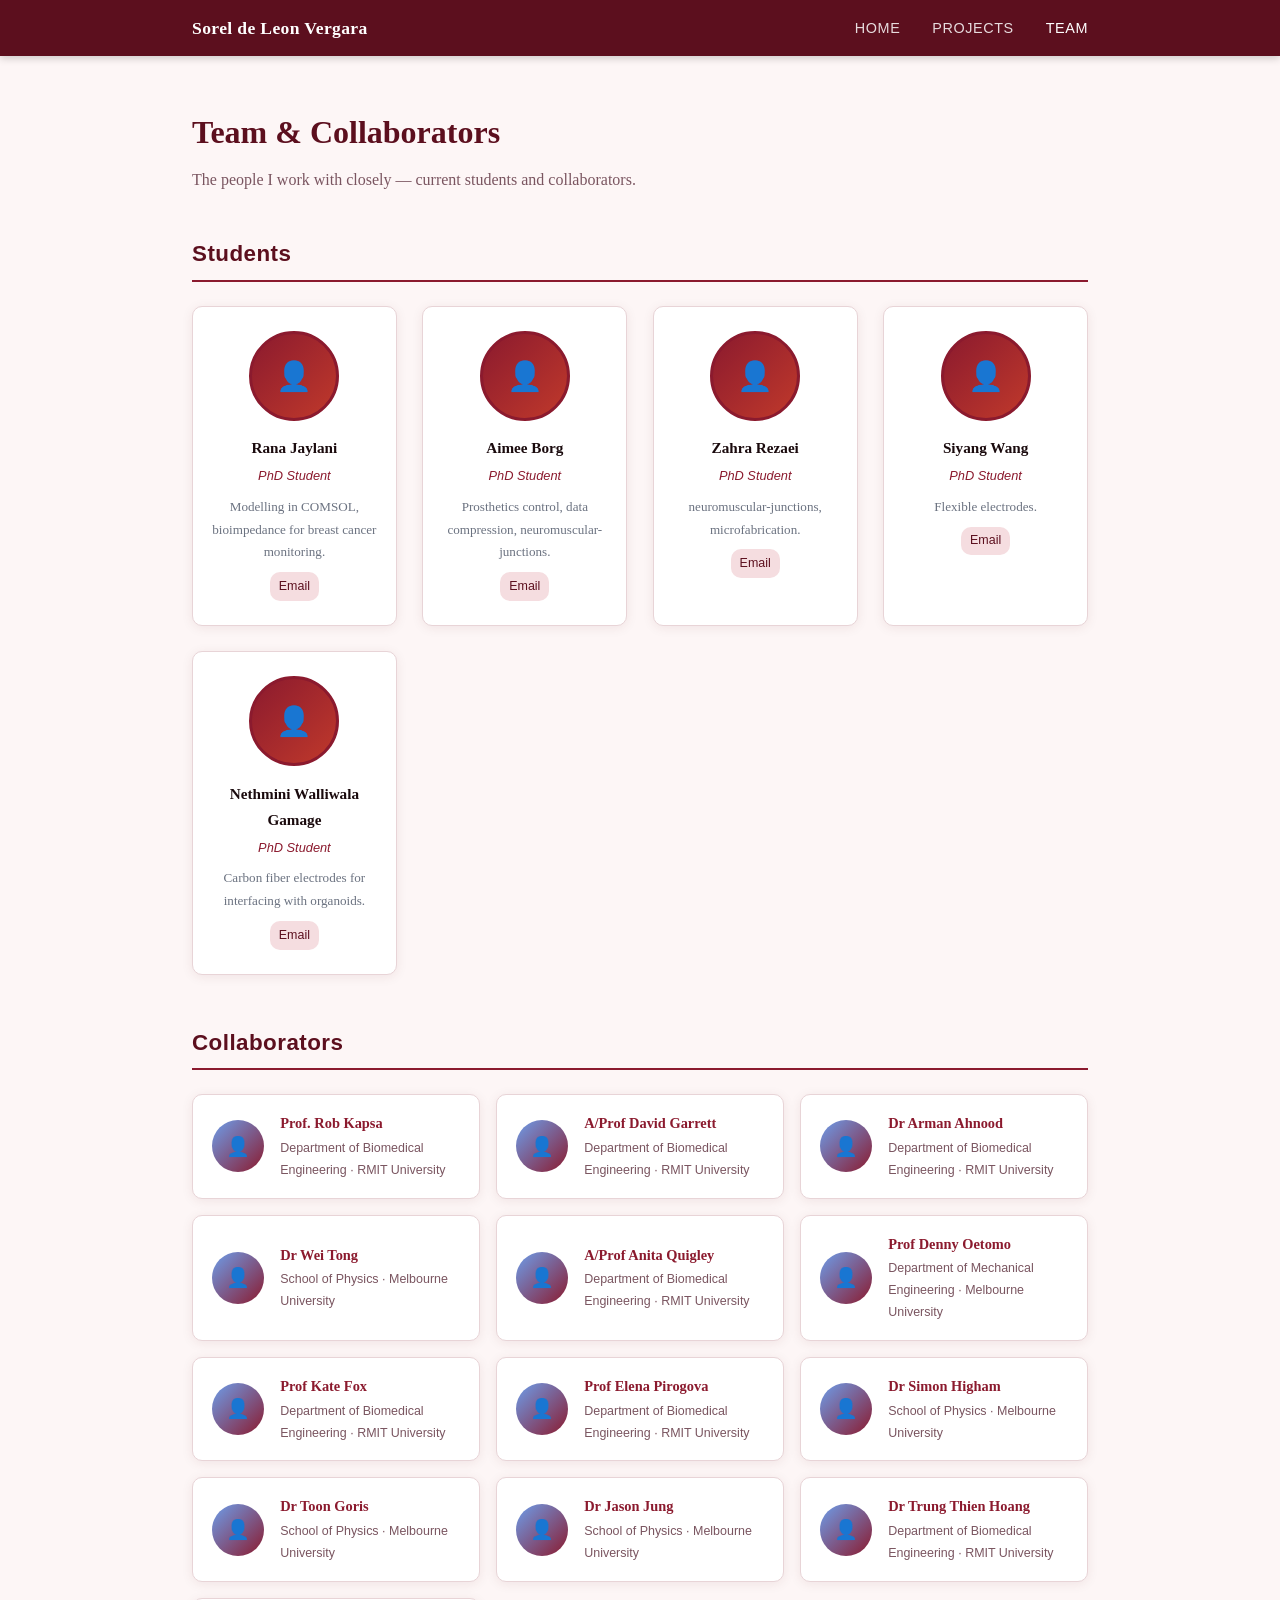
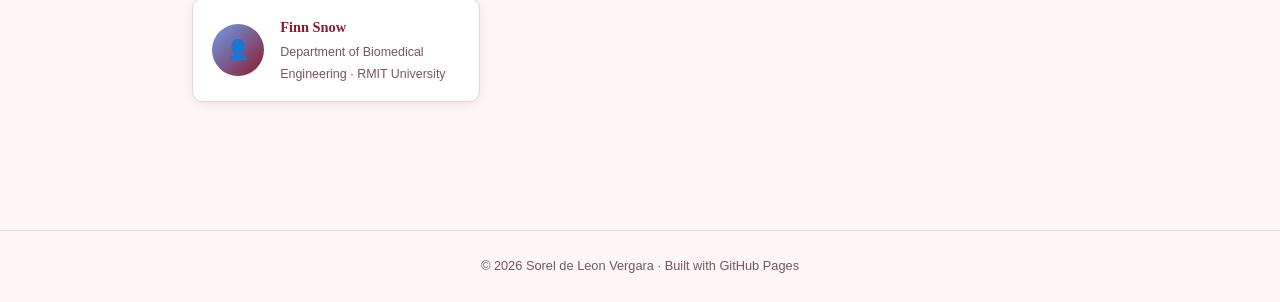
==== team.html @ 96f4b212 "Add custom domain soreldeleon.com and update all URLs - Add CNAME file for soreldeleon.com - Update " ====
<!DOCTYPE html>
<html lang="en">
<head>
  <meta charset="UTF-8" />
  <meta name="viewport" content="width=device-width, initial-scale=1.0" />
  <title>Team & Collaborators — Sorel de Leon Vergara</title>
  <meta name="description" content="Students and collaborators working with Sorel de Leon Vergara at RMIT University on neural interfaces, bioimpedance, and neuroprosthetics research." />
  <meta name="author" content="Sorel de Leon Vergara" />
  <meta property="og:title" content="Team & Collaborators — Sorel de Leon Vergara" />
  <meta property="og:url" content="https://soreldeleon.com/team.html" />
  <meta name="robots" content="index, follow" />
  <link rel="canonical" href="https://soreldeleon.com/team.html" />
  <link rel="stylesheet" href="css/style.css" />
</head>
<body>

<nav>
  <div class="nav-inner">
    <a href="index.html" class="nav-brand">Sorel de Leon Vergara</a>
    <ul>
      <li><a href="index.html">Home</a></li>
      <li>
        <a href="index.html#projects">Projects</a>
        <div class="dropdown">
          <a href="projects/carbon-fibers/carbon-fibres.html">Carbon Fibres for Brain-Machine Interfaces</a>
          <a href="projects/smart-bra/smart-bra.html">Smart-Bra: Impedance-Based Breast Cancer Monitoring</a>
          <a href="projects/enable-i/enable-i.html">Enable-i: EMG-Driven Prosthetics Control</a>
          <a href="projects/comsol-neurons/comsol-neurons.html">Simulating Neurons and Electrodes in COMSOL</a>
          <a href="projects/neuromuscular/neuromuscular-junctions.html">Neuromuscular Junctions In Vitro</a>
        </div>
      </li>
      <li><a href="team.html" class="active">Team</a></li>
    </ul>
  </div>
</nav>

<main>

  <div class="page-header">
    <h1>Team &amp; Collaborators</h1>
    <p>The people I work with closely — current students and collaborators.</p>
  </div>

  <!-- ── Current Members ── -->
  <section id="members">
    <h2>Students</h2>
    <div class="team-grid">

      <div class="member-card">
        <!--
          To add a photo, place it in images/ and replace the div with:
          <img class="avatar" src="images/member1.jpg" alt="Name" />
        -->
        <div class="avatar-placeholder">👤</div>
        <h3>Rana Jaylani</h3>
        <p class="role">PhD Student</p>
        <p style="font-size:.82rem; color:#6b7280;">Modelling in COMSOL, bioimpedance for breast cancer monitoring.</p>
        <div class="member-links">
          <a href="mailto:member@university.edu">Email</a>
          <!-- <a href="https://github.com/" target="_blank">GitHub</a> -->
        </div>
      </div>

      <div class="member-card">
        <div class="avatar-placeholder">👤</div>
        <h3>Aimee Borg</h3>
        <p class="role">PhD Student</p>
        <p style="font-size:.82rem; color:#6b7280;">Prosthetics control, data compression, neuromuscular-junctions.</p>
        <div class="member-links">
          <a href="mailto:member@university.edu">Email</a>
          <!-- <a href="https://github.com/" target="_blank">GitHub</a> -->
        </div>
      </div>

      <div class="member-card">
        <div class="avatar-placeholder">👤</div>
        <h3>Zahra Rezaei</h3>
        <p class="role">PhD Student</p>
        <p style="font-size:.82rem; color:#6b7280;">neuromuscular-junctions, microfabrication.</p>
        <div class="member-links">
          <a href="mailto:member@university.edu">Email</a>
        </div>
      </div>

      <div class="member-card">
        <div class="avatar-placeholder">👤</div>
        <h3>Siyang Wang</h3>
        <p class="role">PhD Student</p>
        <p style="font-size:.82rem; color:#6b7280;">Flexible electrodes.</p>
        <div class="member-links">
          <a href="mailto:member@university.edu">Email</a>
          <!-- <a href="https://github.com/" target="_blank">GitHub</a> -->
        </div>
      </div>

      <div class="member-card">
        <div class="avatar-placeholder">👤</div>
        <h3>Nethmini Walliwala Gamage</h3>
        <p class="role">PhD Student</p>
        <p style="font-size:.82rem; color:#6b7280;">Carbon fiber electrodes for interfacing with organoids.</p>
        <div class="member-links">
          <a href="mailto:member@university.edu">Email</a>
          <!-- <a href="https://github.com/" target="_blank">GitHub</a> -->
        </div>
      </div>

    </div>
  </section>


  <!-- ── Collaborators ── -->
  <section id="collaborators">
    <h2>Collaborators</h2>
    <div class="collaborator-list">

      <div class="collab-card">
        <div class="collab-avatar">👤</div>
        <div class="collab-info">
          <h4><a href="#" target="_blank">Prof. Rob Kapsa</a></h4>
          <p class="inst">Department of Biomedical Engineering · RMIT University</p>
        </div>
      </div>

      <div class="collab-card">
        <div class="collab-avatar">👤</div>
        <div class="collab-info">
          <h4><a href="#" target="_blank">A/Prof David Garrett</a></h4>
          <p class="inst">Department of Biomedical Engineering · RMIT University</p>
        </div>
      </div>

      <div class="collab-card">
        <div class="collab-avatar">👤</div>
        <div class="collab-info">
          <h4><a href="#" target="_blank">Dr Arman Ahnood</a></h4>
          <p class="inst">Department of Biomedical Engineering · RMIT University</p>
        </div>
      </div>

      <div class="collab-card">
        <div class="collab-avatar">👤</div>
        <div class="collab-info">
          <h4><a href="#" target="_blank">Dr Wei Tong</a></h4>
          <p class="inst">School of Physics · Melbourne University</p>
        </div>
      </div>

      <div class="collab-card">
        <div class="collab-avatar">👤</div>
        <div class="collab-info">
          <h4><a href="#" target="_blank">A/Prof Anita Quigley</a></h4>
          <p class="inst">Department of Biomedical Engineering · RMIT University</p>
        </div>
      </div>

      <div class="collab-card">
        <div class="collab-avatar">👤</div>
        <div class="collab-info">
          <h4><a href="#" target="_blank">Prof Denny Oetomo</a></h4>
          <p class="inst">Department of Mechanical Engineering · Melbourne University</p>
        </div>
      </div>

      <div class="collab-card">
        <div class="collab-avatar">👤</div>
        <div class="collab-info">
          <h4><a href="#" target="_blank">Prof Kate Fox</a></h4>
          <p class="inst">Department of Biomedical Engineering · RMIT University</p>
        </div>
      </div>

      <div class="collab-card">
        <div class="collab-avatar">👤</div>
        <div class="collab-info">
          <h4><a href="#" target="_blank">Prof Elena Pirogova</a></h4>
          <p class="inst">Department of Biomedical Engineering · RMIT University</p>
        </div>
      </div>

      <div class="collab-card">
        <div class="collab-avatar">👤</div>
        <div class="collab-info">
          <h4><a href="#" target="_blank">Dr Simon Higham</a></h4>
          <p class="inst">School of Physics · Melbourne University</p>
        </div>
      </div>

      <div class="collab-card">
        <div class="collab-avatar">👤</div>
        <div class="collab-info">
          <h4><a href="#" target="_blank">Dr Toon Goris</a></h4>
          <p class="inst">School of Physics · Melbourne University</p>
        </div>
      </div>

      <div class="collab-card">
        <div class="collab-avatar">👤</div>
        <div class="collab-info">
          <h4><a href="#" target="_blank">Dr Jason Jung</a></h4>
          <p class="inst">School of Physics · Melbourne University</p>
        </div>
      </div>

      <div class="collab-card">
        <div class="collab-avatar">👤</div>
        <div class="collab-info">
          <h4><a href="#" target="_blank">Dr Trung Thien Hoang</a></h4>
          <p class="inst">Department of Biomedical Engineering · RMIT University</p>
        </div>
      </div>

      <div class="collab-card">
        <div class="collab-avatar">👤</div>
        <div class="collab-info">
          <h4><a href="#" target="_blank">Finn Snow</a></h4>
          <p class="inst">Department of Biomedical Engineering · RMIT University</p>
        </div>
      </div>

    </div>
  </section>

</main>

<footer>
  <p>&copy; 2026 Sorel de Leon Vergara · Built with GitHub Pages</p>
</footer>

</body>
</html>
---- css/style.css ----
/* ── Reset & Base ─────────────────────────────────────────── */
*, *::before, *::after { box-sizing: border-box; margin: 0; padding: 0; }

:root {
  --bg:       #fdf6f6;
  --surface:  #ffffff;
  --accent:   #8b1a2e;
  --accent2:  #5c0f1e;
  --text:     #1a0a0d;
  --muted:    #7a5560;
  --border:   #e8d4d7;
  --radius:   10px;
  --shadow:   0 2px 12px rgba(92,15,30,.08);
}

body {
  font-family: 'Georgia', serif;
  background: var(--bg);
  color: var(--text);
  line-height: 1.75;
}

a { color: var(--accent); text-decoration: none; }
a:hover { text-decoration: underline; }

/* ── Nav ──────────────────────────────────────────────────── */
nav {
  background: var(--accent2);
  position: sticky;
  top: 0;
  z-index: 100;
  box-shadow: 0 2px 8px rgba(0,0,0,.2);
}

nav .nav-inner {
  max-width: 960px;
  margin: 0 auto;
  padding: 0 2rem;
  display: flex;
  align-items: center;
  justify-content: space-between;
  height: 56px;
}

nav .nav-brand {
  color: #fff;
  font-size: 1.1rem;
  font-weight: bold;
  letter-spacing: .02em;
}

nav ul {
  list-style: none;
  display: flex;
  gap: 2rem;
}

nav ul a {
  color: rgba(255,255,255,.85);
  font-family: 'Helvetica Neue', sans-serif;
  font-size: .9rem;
  letter-spacing: .04em;
  text-transform: uppercase;
  transition: color .2s;
}

nav ul a:hover,
nav ul a.active { color: #fff; text-decoration: none; }

/* ── Nav dropdown ─────────────────────────────────────────── */
nav ul li { position: relative; }

nav ul li .dropdown {
  display: none;
  position: absolute;
  top: 100%;
  left: 50%;
  transform: translateX(-50%);
  background: var(--accent2);
  min-width: 280px;
  border-radius: 0 0 var(--radius) var(--radius);
  box-shadow: 0 6px 20px rgba(0,0,0,.25);
  padding: .4rem 0;
  z-index: 200;
}

nav ul li:hover .dropdown { display: block; }

nav ul li .dropdown a {
  display: block;
  padding: .55rem 1.2rem;
  font-size: .85rem;
  color: rgba(255,255,255,.85);
  text-transform: none;
  letter-spacing: 0;
  white-space: nowrap;
}

nav ul li .dropdown a:hover {
  background: rgba(255,255,255,.1);
  color: #fff;
  text-decoration: none;
}

/* ── Page wrapper ─────────────────────────────────────────── */
main {
  max-width: 960px;
  margin: 0 auto;
  padding: 3rem 2rem 5rem;
}

/* ── Hero / Profile ───────────────────────────────────────── */
.hero {
  display: flex;
  gap: 3rem;
  align-items: flex-start;
  margin-bottom: 3.5rem;
}

.hero-photo {
  flex-shrink: 0;
}

.hero-photo img {
  width: 200px;
  height: 200px;
  border-radius: 50%;
  object-fit: cover;
  border: 4px solid var(--accent);
  box-shadow: var(--shadow);
}

.hero-photo .photo-placeholder {
  width: 200px;
  height: 200px;
  border-radius: 50%;
  background: linear-gradient(135deg, var(--accent), var(--accent2));
  display: flex;
  align-items: center;
  justify-content: center;
  color: #fff;
  font-size: 4rem;
  border: 4px solid var(--accent);
  box-shadow: var(--shadow);
}

.hero-info h1 {
  font-size: 2rem;
  color: var(--accent2);
  margin-bottom: .25rem;
}

.hero-info .title {
  font-family: 'Helvetica Neue', sans-serif;
  color: var(--muted);
  font-size: 1rem;
  margin-bottom: .75rem;
  font-style: italic;
}

.hero-info .affiliation {
  font-family: 'Helvetica Neue', sans-serif;
  font-size: .95rem;
  color: var(--muted);
  margin-bottom: 1.25rem;
}

.hero-info .bio {
  font-size: 1rem;
  margin-bottom: 1.25rem;
}

.links {
  display: flex;
  flex-wrap: wrap;
  gap: .6rem;
}

.links a {
  display: inline-flex;
  align-items: center;
  gap: .3rem;
  background: var(--accent);
  color: #fff;
  padding: .35rem .9rem;
  border-radius: 20px;
  font-family: 'Helvetica Neue', sans-serif;
  font-size: .82rem;
  transition: background .2s;
}

.links a:hover { background: var(--accent2); text-decoration: none; }

/* ── Section headings ─────────────────────────────────────── */
section h2 {
  font-size: 1.4rem;
  color: var(--accent2);
  border-bottom: 2px solid var(--accent);
  padding-bottom: .4rem;
  margin-bottom: 1.5rem;
  font-family: 'Helvetica Neue', sans-serif;
  letter-spacing: .02em;
}

section { margin-bottom: 3rem; }

/* ── Project cards ────────────────────────────────────────── */
.projects-grid {
  display: grid;
  grid-template-columns: repeat(auto-fill, minmax(280px, 1fr));
  gap: 1.4rem;
}

.project-card {
  background: var(--surface);
  border: 1px solid var(--border);
  border-radius: var(--radius);
  padding: 1.4rem;
  box-shadow: var(--shadow);
  transition: transform .2s, box-shadow .2s;
}

.project-card:hover {
  transform: translateY(-3px);
  box-shadow: 0 6px 20px rgba(0,0,0,.12);
}

.project-card h3 {
  font-size: 1rem;
  color: var(--accent2);
  margin-bottom: .5rem;
}

.project-card p {
  font-size: .9rem;
  color: var(--muted);
  margin-bottom: .9rem;
}

.tag {
  display: inline-block;
  background: #f5dde0;
  color: var(--accent2);
  font-size: .75rem;
  font-family: 'Helvetica Neue', sans-serif;
  padding: .2rem .55rem;
  border-radius: 12px;
  margin: .15rem .1rem;
}

.project-link {
  display: inline-block;
  margin-top: .6rem;
  font-size: .85rem;
  font-family: 'Helvetica Neue', sans-serif;
}

/* ── Team page ────────────────────────────────────────────── */
.page-header {
  margin-bottom: 2.5rem;
}

.page-header h1 {
  font-size: 2rem;
  color: var(--accent2);
  margin-bottom: .4rem;
}

.page-header p {
  color: var(--muted);
  font-size: 1rem;
}

.team-grid {
  display: grid;
  grid-template-columns: repeat(auto-fill, minmax(200px, 1fr));
  gap: 1.6rem;
  margin-bottom: 1.5rem;
}

.member-card {
  background: var(--surface);
  border: 1px solid var(--border);
  border-radius: var(--radius);
  padding: 1.5rem 1.2rem;
  text-align: center;
  box-shadow: var(--shadow);
  transition: transform .2s, box-shadow .2s;
}

.member-card:hover {
  transform: translateY(-3px);
  box-shadow: 0 6px 20px rgba(0,0,0,.12);
}

.member-card .avatar {
  width: 90px;
  height: 90px;
  border-radius: 50%;
  object-fit: cover;
  border: 3px solid var(--accent);
  margin: 0 auto .9rem;
  display: block;
}

.member-card .avatar-placeholder {
  width: 90px;
  height: 90px;
  border-radius: 50%;
  background: linear-gradient(135deg, var(--accent), #c0392b);
  display: flex;
  align-items: center;
  justify-content: center;
  color: #fff;
  font-size: 1.8rem;
  margin: 0 auto .9rem;
  border: 3px solid var(--accent);
}

.member-card h3 {
  font-size: .95rem;
  color: var(--text);
  margin-bottom: .2rem;
}

.member-card .role {
  font-size: .8rem;
  color: var(--accent);
  font-family: 'Helvetica Neue', sans-serif;
  font-style: italic;
  margin-bottom: .5rem;
}

.member-card .member-links {
  display: flex;
  justify-content: center;
  gap: .5rem;
  margin-top: .5rem;
}

.member-card .member-links a {
  font-size: .78rem;
  font-family: 'Helvetica Neue', sans-serif;
  background: #f5dde0;
  color: var(--accent2);
  padding: .2rem .55rem;
  border-radius: 10px;
}

.member-card .member-links a:hover {
  background: var(--accent);
  color: #fff;
  text-decoration: none;
}

.collaborator-list {
  display: grid;
  grid-template-columns: repeat(auto-fill, minmax(260px, 1fr));
  gap: 1rem;
}

.collab-card {
  background: var(--surface);
  border: 1px solid var(--border);
  border-radius: var(--radius);
  padding: 1rem 1.2rem;
  display: flex;
  align-items: center;
  gap: 1rem;
  box-shadow: var(--shadow);
}

.collab-card .collab-avatar {
  width: 52px;
  height: 52px;
  border-radius: 50%;
  background: linear-gradient(135deg, #6d9eeb, var(--accent));
  display: flex;
  align-items: center;
  justify-content: center;
  color: #fff;
  font-size: 1.2rem;
  flex-shrink: 0;
}

.collab-card .collab-info h4 {
  font-size: .9rem;
  color: var(--text);
  margin-bottom: .1rem;
}

.collab-card .collab-info .inst {
  font-size: .78rem;
  color: var(--muted);
  font-family: 'Helvetica Neue', sans-serif;
}

/* ── Project cards as links ───────────────────────────────── */
a.project-card {
  display: block;
  color: inherit;
  text-decoration: none;
  cursor: pointer;
}

a.project-card:hover { text-decoration: none; }
a.project-card h3 { transition: color .2s; }
a.project-card:hover h3 { color: var(--accent); }

/* ── Individual project pages ─────────────────────────────── */
.back-link {
  display: inline-block;
  margin-bottom: 1.8rem;
  font-family: 'Helvetica Neue', sans-serif;
  font-size: .88rem;
  color: var(--accent);
}

.back-link:hover { text-decoration: underline; }

.project-page-header {
  margin-bottom: 2.5rem;
}

.project-page-header h1 {
  font-size: 1.9rem;
  color: var(--accent2);
  margin-bottom: .75rem;
  line-height: 1.3;
}

.project-tags { margin-top: .5rem; }

.project-list {
  padding-left: 1.3rem;
  font-size: .97rem;
}

.project-list li { margin-bottom: .55rem; }

/* ── Project figures ──────────────────────────────────────── */
.project-figure {
  margin: 1.8rem 0;
  text-align: center;
}

.project-figure img {
  max-width: 100%;
  border-radius: var(--radius);
  box-shadow: var(--shadow);
  border: 1px solid var(--border);
}

.project-figure figcaption {
  margin-top: .7rem;
  font-size: .82rem;
  color: var(--muted);
  font-family: 'Helvetica Neue', sans-serif;
  font-style: italic;
  max-width: 680px;
  margin-left: auto;
  margin-right: auto;
}

/* ── Publications ─────────────────────────────────────────── */
.pub-list {
  padding-left: 1.4rem;
  display: flex;
  flex-direction: column;
  gap: .9rem;
}

.pub-list li {
  font-size: .93rem;
  line-height: 1.6;
  color: var(--text);
}

.pub-list li a {
  font-family: 'Helvetica Neue', sans-serif;
  font-size: .82rem;
  word-break: break-all;
}

/* ── Footer ───────────────────────────────────────────────── */
footer {
  text-align: center;
  padding: 1.5rem;
  font-family: 'Helvetica Neue', sans-serif;
  font-size: .8rem;
  color: var(--muted);
  border-top: 1px solid var(--border);
}

/* ── Responsive ───────────────────────────────────────────── */
@media (max-width: 640px) {
  .hero { flex-direction: column; align-items: center; text-align: center; }
  .links { justify-content: center; }
  .team-grid { grid-template-columns: repeat(2, 1fr); }
}
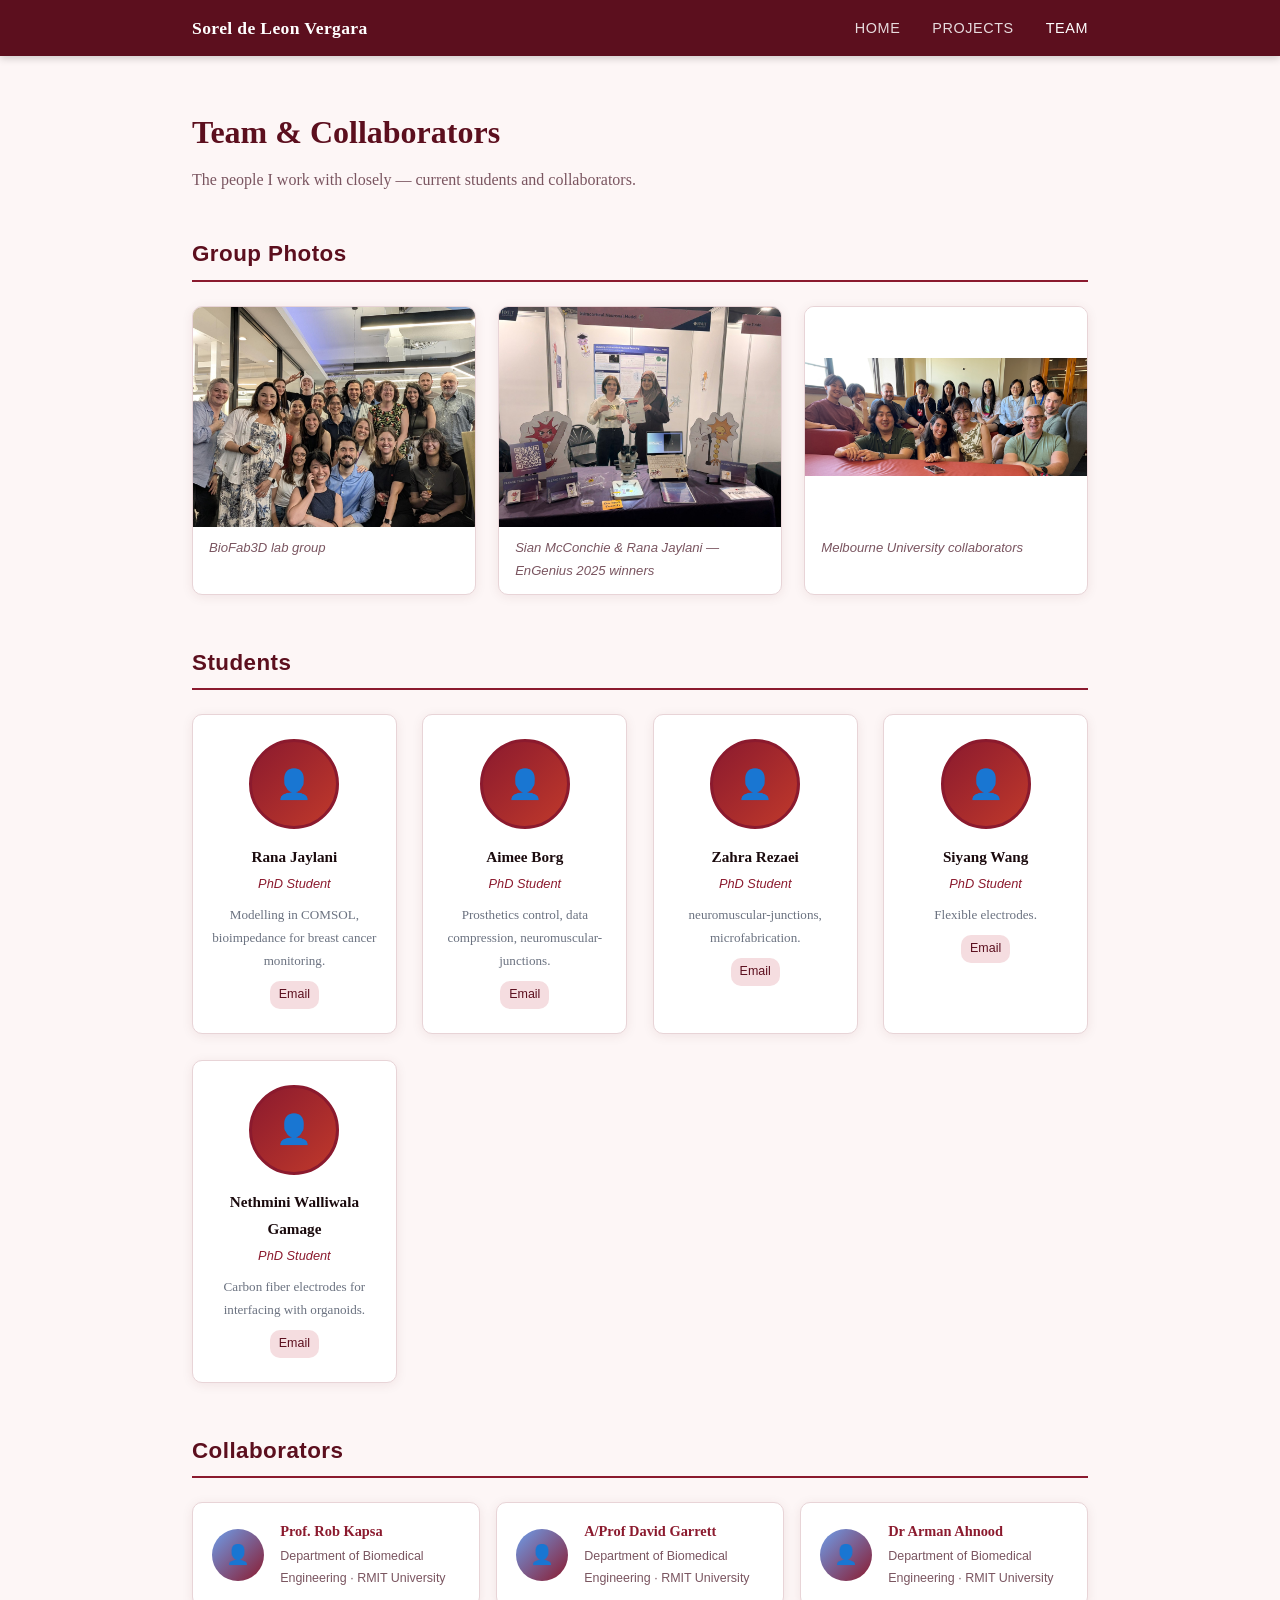
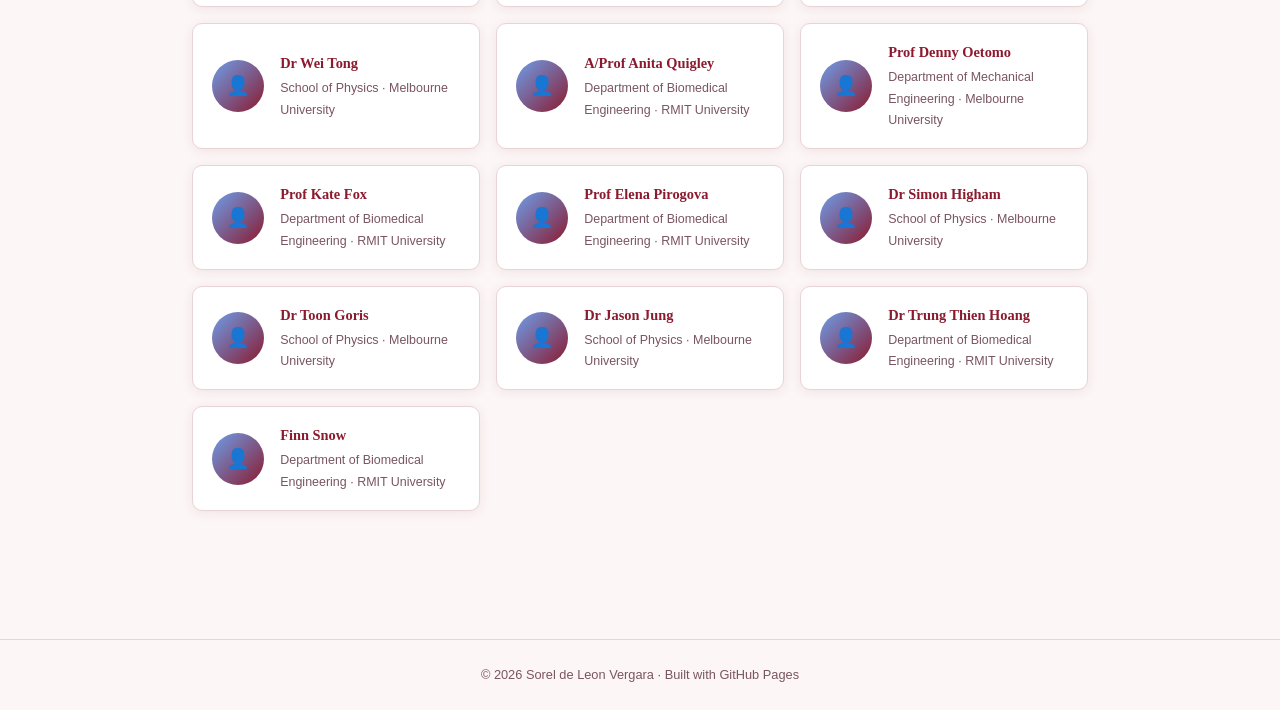
==== commit f06b1431: "Add group photos gallery before members section on team page Co-Authored-By: Claude Sonnet 4.6 <nore" ====
--- a/team.html
+++ b/team.html
@@ -41,6 +41,25 @@
     <p>The people I work with closely — current students and collaborators.</p>
   </div>
 
+  <!-- ── Group Photos ── -->
+  <section id="photos">
+    <h2>Group Photos</h2>
+    <div class="photo-gallery">
+      <figure class="photo-item">
+        <img src="images/Biofab.jpeg" alt="BioFab3D lab group" />
+        <figcaption>BioFab3D lab group</figcaption>
+      </figure>
+      <figure class="photo-item">
+        <img src="images/capstone.jpeg" alt="Sian McConchie and Rana Jaylani at EnGenius 2025" />
+        <figcaption>Sian McConchie &amp; Rana Jaylani — EnGenius 2025 winners</figcaption>
+      </figure>
+      <figure class="photo-item photo-item--auto">
+        <img src="images/melbUni.jpg" alt="Melbourne University collaborators" />
+        <figcaption>Melbourne University collaborators</figcaption>
+      </figure>
+    </div>
+  </section>
+
   <!-- ── Current Members ── -->
   <section id="members">
     <h2>Students</h2>
@@ -220,6 +239,7 @@
     </div>
   </section>
 
+
 </main>
 
 <footer>
--- a/css/style.css
+++ b/css/style.css
@@ -482,6 +482,159 @@
   word-break: break-all;
 }
 
+/* ── Lab Photos Gallery ───────────────────────────────────── */
+.photo-gallery {
+  display: grid;
+  grid-template-columns: repeat(auto-fill, minmax(280px, 1fr));
+  gap: 1.4rem;
+}
+
+.photo-item {
+  border-radius: var(--radius);
+  overflow: hidden;
+  box-shadow: var(--shadow);
+  border: 1px solid var(--border);
+  background: var(--surface);
+}
+
+.photo-item img {
+  width: 100%;
+  height: 220px;
+  object-fit: cover;
+  display: block;
+  transition: transform .3s ease;
+}
+
+.photo-item--auto img {
+  height: 220px;
+  object-fit: contain;
+  background: var(--surface);
+}
+
+.photo-item:hover img { transform: scale(1.03); }
+
+.photo-item figcaption {
+  padding: .65rem 1rem;
+  font-family: 'Helvetica Neue', sans-serif;
+  font-size: .82rem;
+  color: var(--muted);
+  font-style: italic;
+}
+
+/* ── Contact / Let's Work Together ───────────────────────── */
+.contact-intro {
+  font-size: 1rem;
+  color: var(--muted);
+  margin-bottom: 2rem;
+}
+
+.contact-grid {
+  display: grid;
+  grid-template-columns: 1fr 1fr;
+  gap: 3rem;
+  align-items: start;
+}
+
+.contact-info p {
+  font-size: .97rem;
+  margin-bottom: 1.5rem;
+  color: var(--text);
+}
+
+.contact-links {
+  display: flex;
+  flex-direction: column;
+  gap: .75rem;
+}
+
+.contact-link {
+  display: flex;
+  align-items: center;
+  gap: .75rem;
+  font-family: 'Helvetica Neue', sans-serif;
+  font-size: .88rem;
+  color: var(--accent2);
+  text-decoration: none;
+  transition: color .2s;
+}
+
+.contact-link:hover { color: var(--accent); text-decoration: none; }
+
+.contact-link-icon {
+  width: 34px;
+  height: 34px;
+  border-radius: 50%;
+  background: #f5dde0;
+  display: flex;
+  align-items: center;
+  justify-content: center;
+  font-size: .85rem;
+  font-weight: bold;
+  color: var(--accent2);
+  flex-shrink: 0;
+}
+
+.contact-form {
+  display: flex;
+  flex-direction: column;
+  gap: 1rem;
+}
+
+.form-group {
+  display: flex;
+  flex-direction: column;
+  gap: .35rem;
+}
+
+.form-group label {
+  font-family: 'Helvetica Neue', sans-serif;
+  font-size: .8rem;
+  font-weight: 600;
+  letter-spacing: .04em;
+  text-transform: uppercase;
+  color: var(--muted);
+}
+
+.form-group input,
+.form-group textarea {
+  font-family: 'Georgia', serif;
+  font-size: .95rem;
+  padding: .65rem .9rem;
+  border: 1px solid var(--border);
+  border-radius: var(--radius);
+  background: var(--surface);
+  color: var(--text);
+  transition: border-color .2s;
+  outline: none;
+}
+
+.form-group input:focus,
+.form-group textarea:focus { border-color: var(--accent); }
+
+.form-group textarea {
+  min-height: 130px;
+  resize: vertical;
+}
+
+.btn-send {
+  align-self: flex-start;
+  background: var(--accent);
+  color: #fff;
+  border: none;
+  padding: .65rem 1.6rem;
+  border-radius: 20px;
+  font-family: 'Helvetica Neue', sans-serif;
+  font-size: .88rem;
+  cursor: pointer;
+  transition: background .2s;
+}
+
+.btn-send:hover { background: var(--accent2); }
+
+@media (max-width: 640px) {
+  .contact-grid { grid-template-columns: 1fr; gap: 2rem; }
+}
+
 /* ── Footer ───────────────────────────────────────────────── */
 footer {
   text-align: center;
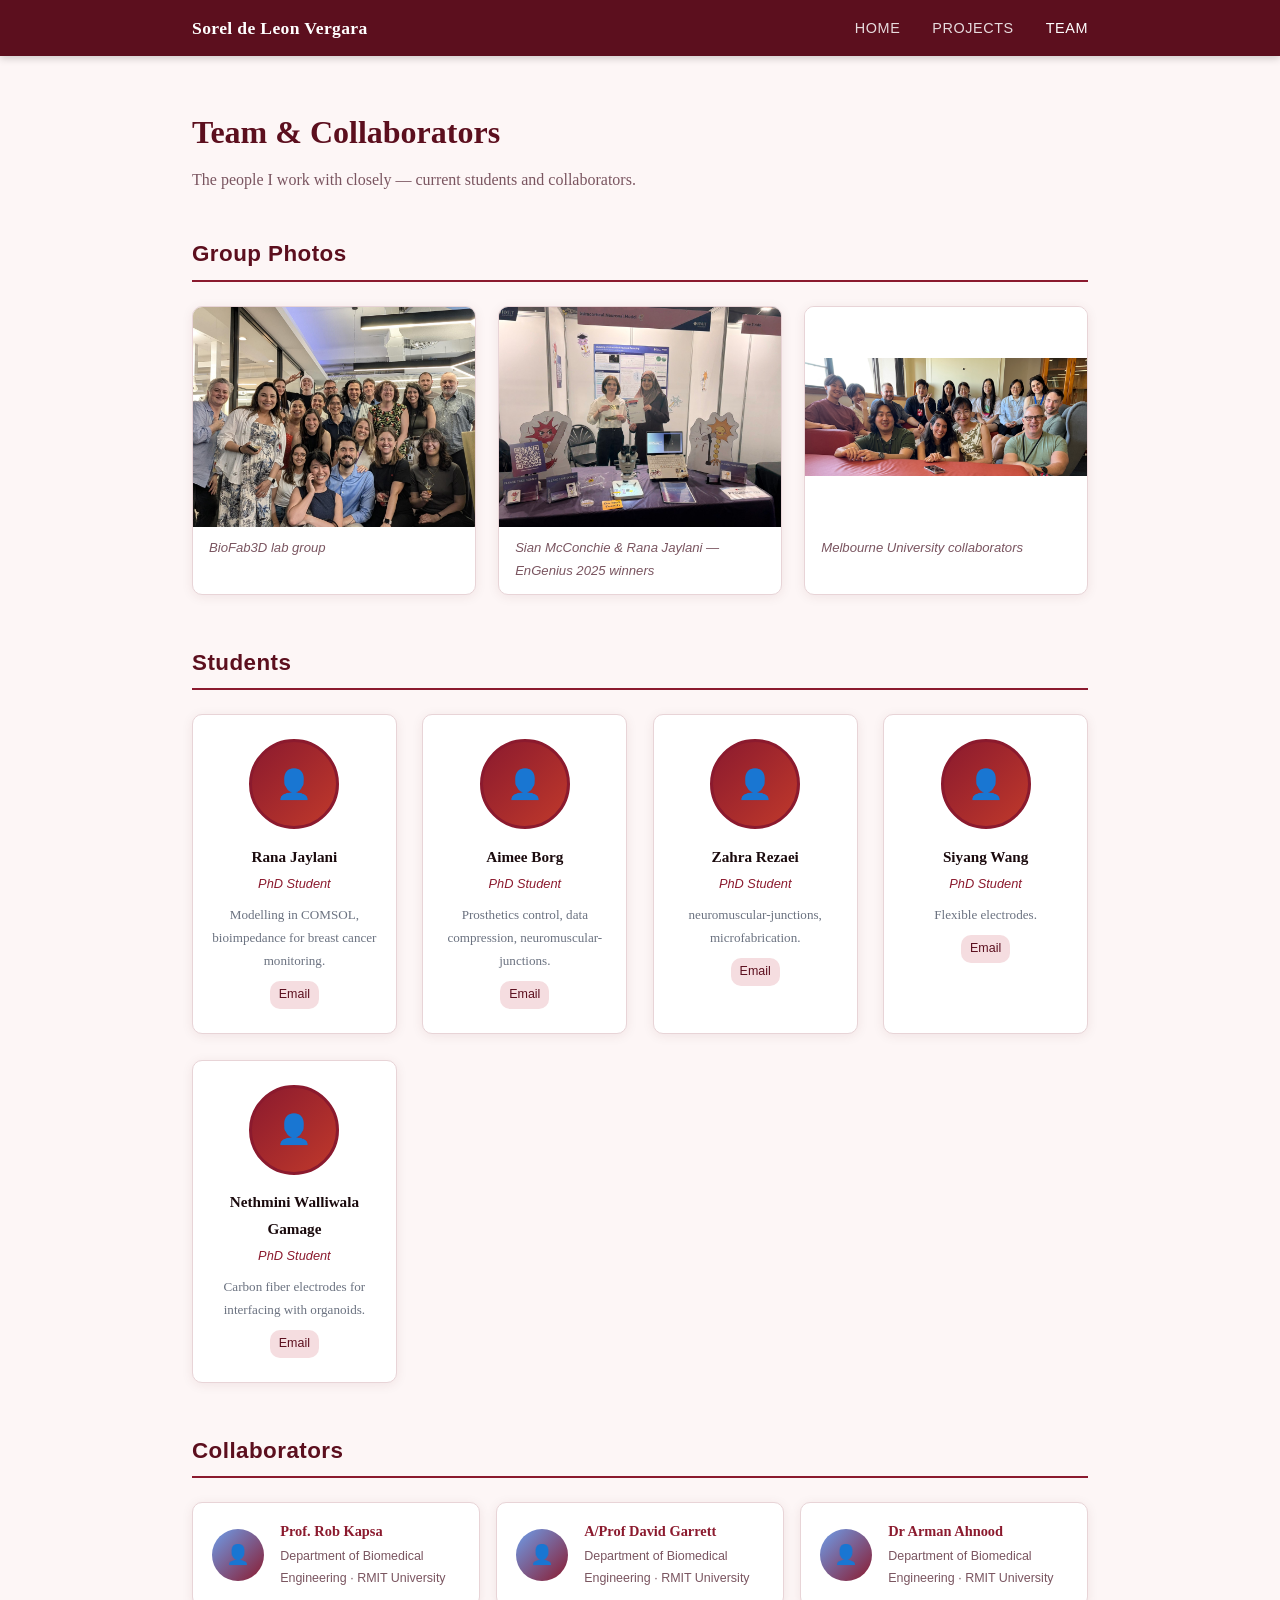
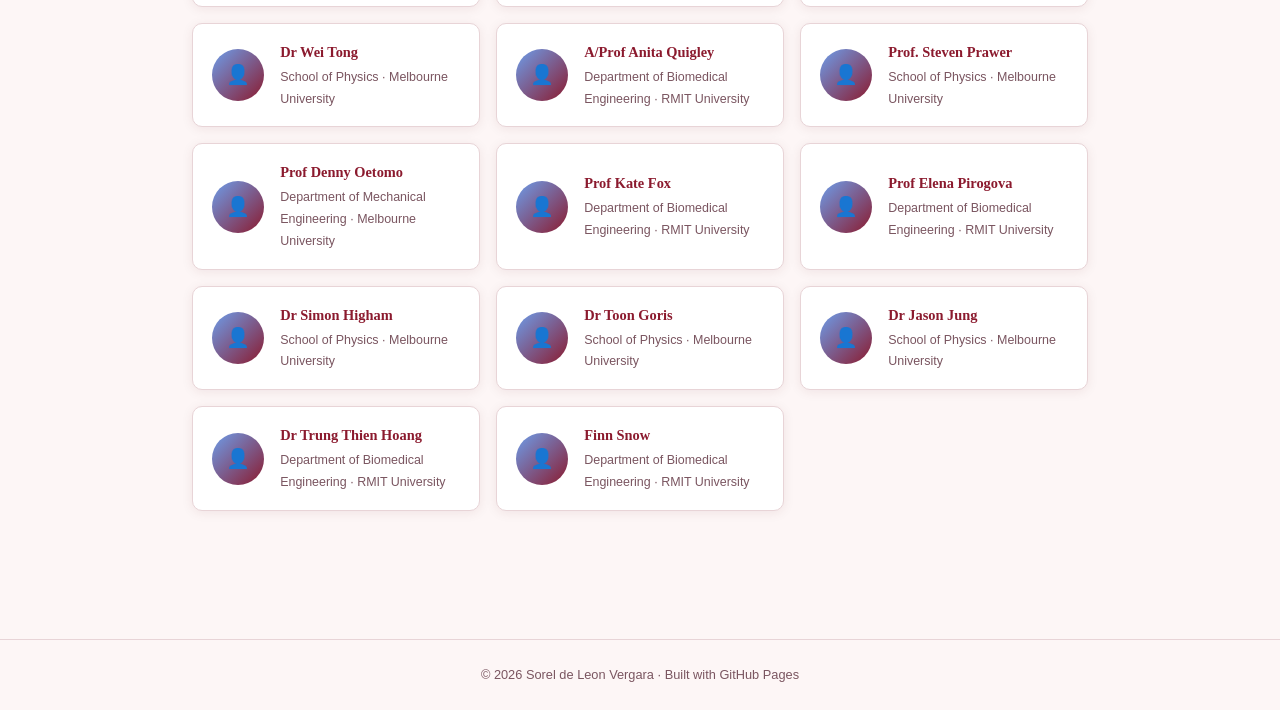
==== commit f133e6ad: "Add Prof. Steven Prawer as collaborator on team page Co-Authored-By: Claude Sonnet 4.6 <noreply@anth" ====
--- a/team.html
+++ b/team.html
@@ -10,7 +10,7 @@
   <meta property="og:url" content="https://soreldeleon.com/team.html" />
   <meta name="robots" content="index, follow" />
   <link rel="canonical" href="https://soreldeleon.com/team.html" />
-  <link rel="stylesheet" href="css/style.css" />
+  <link rel="stylesheet" href="css/style.css?v=3" />
 </head>
 <body>
 
@@ -175,6 +175,14 @@
       <div class="collab-card">
         <div class="collab-avatar">👤</div>
         <div class="collab-info">
+          <h4><a href="#" target="_blank">Prof. Steven Prawer</a></h4>
+          <p class="inst">School of Physics · Melbourne University</p>
+        </div>
+      </div>
+
+      <div class="collab-card">
+        <div class="collab-avatar">👤</div>
+        <div class="collab-info">
           <h4><a href="#" target="_blank">Prof Denny Oetomo</a></h4>
           <p class="inst">Department of Mechanical Engineering · Melbourne University</p>
         </div>
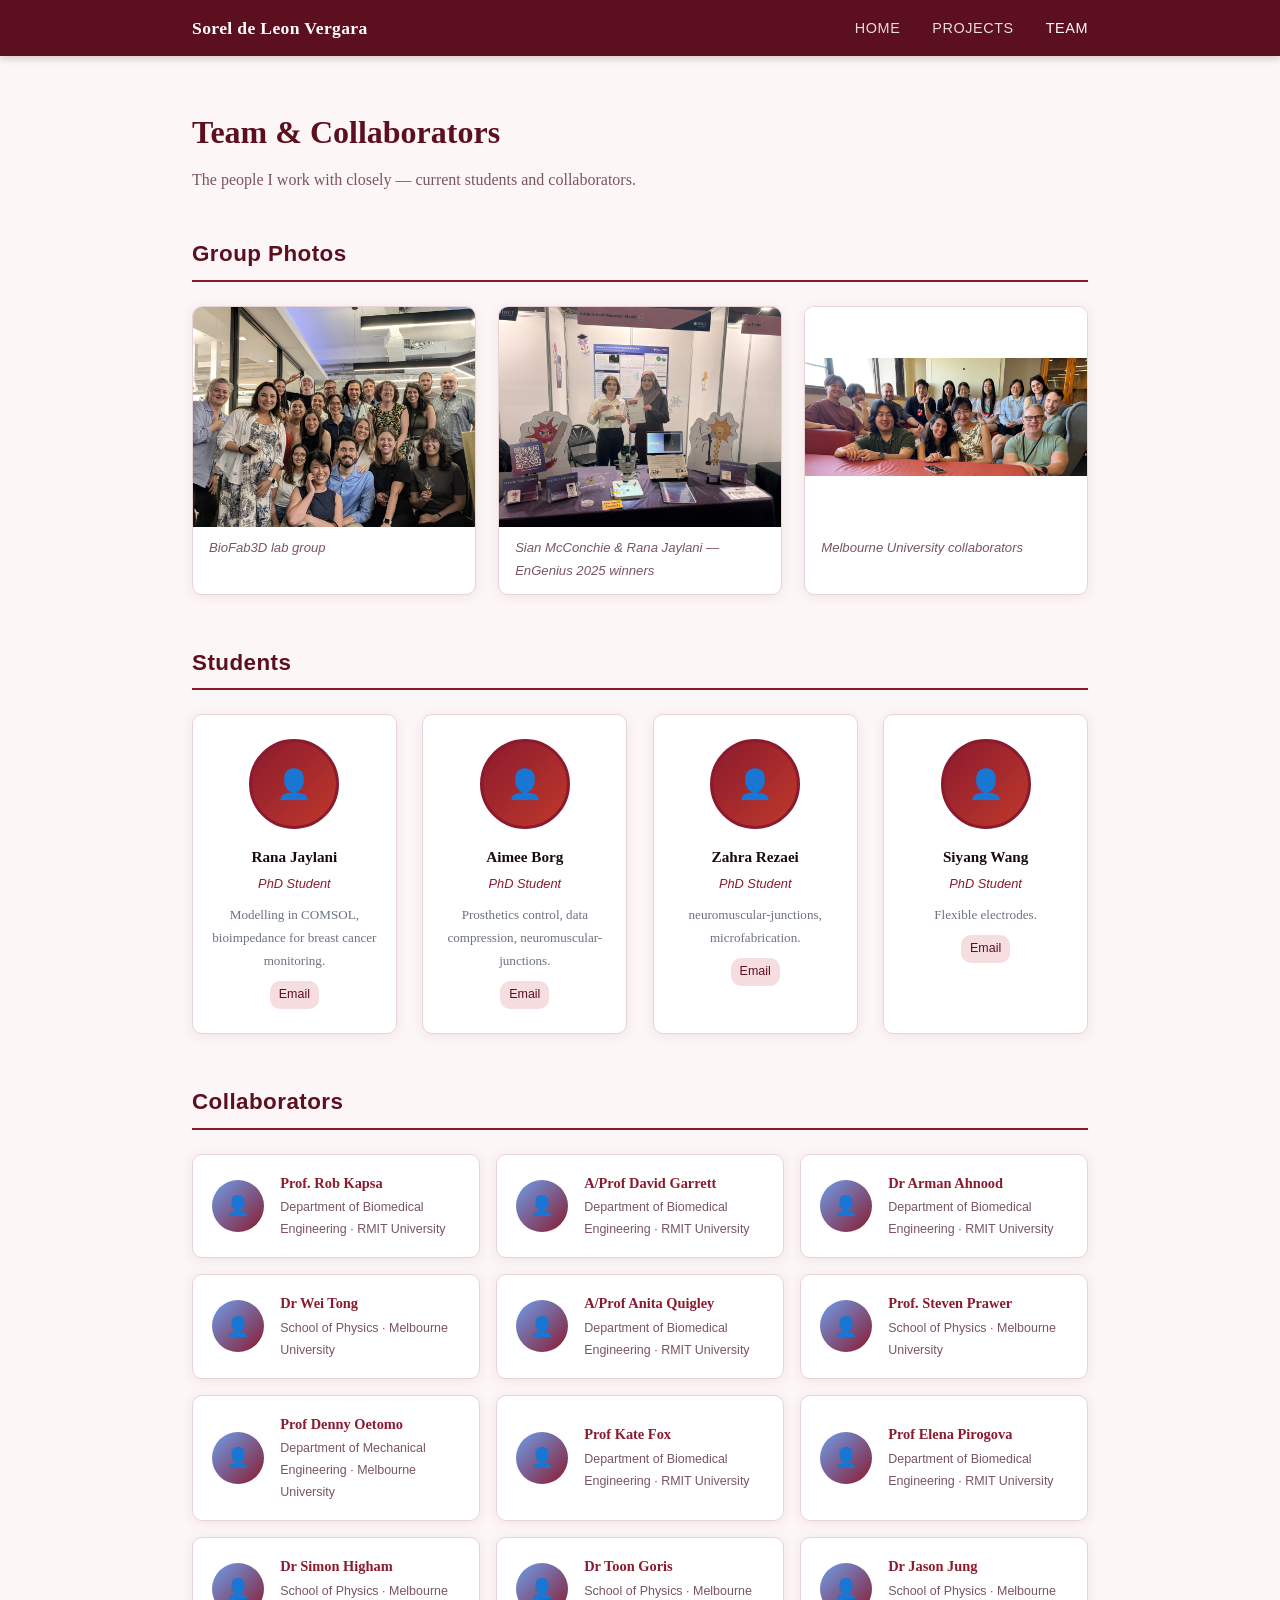
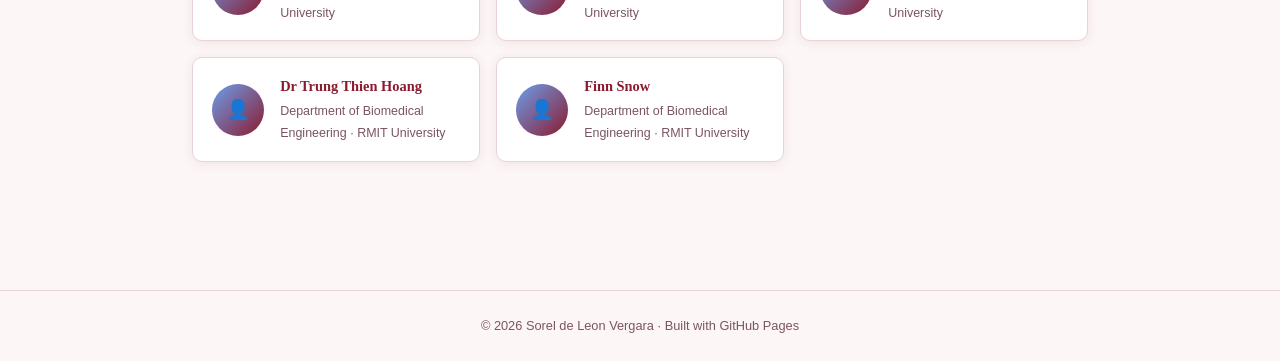
==== commit e5f65117: "Add news on Nethmini's PhD completion and remove her from student list Co-Authored-By: Claude Opus 5" ====
--- a/team.html
+++ b/team.html
@@ -112,17 +112,6 @@
         </div>
       </div>
 
-      <div class="member-card">
-        <div class="avatar-placeholder">👤</div>
-        <h3>Nethmini Walliwala Gamage</h3>
-        <p class="role">PhD Student</p>
-        <p style="font-size:.82rem; color:#6b7280;">Carbon fiber electrodes for interfacing with organoids.</p>
-        <div class="member-links">
-          <a href="mailto:member@university.edu">Email</a>
-          <!-- <a href="https://github.com/" target="_blank">GitHub</a> -->
-        </div>
-      </div>
-
     </div>
   </section>
 
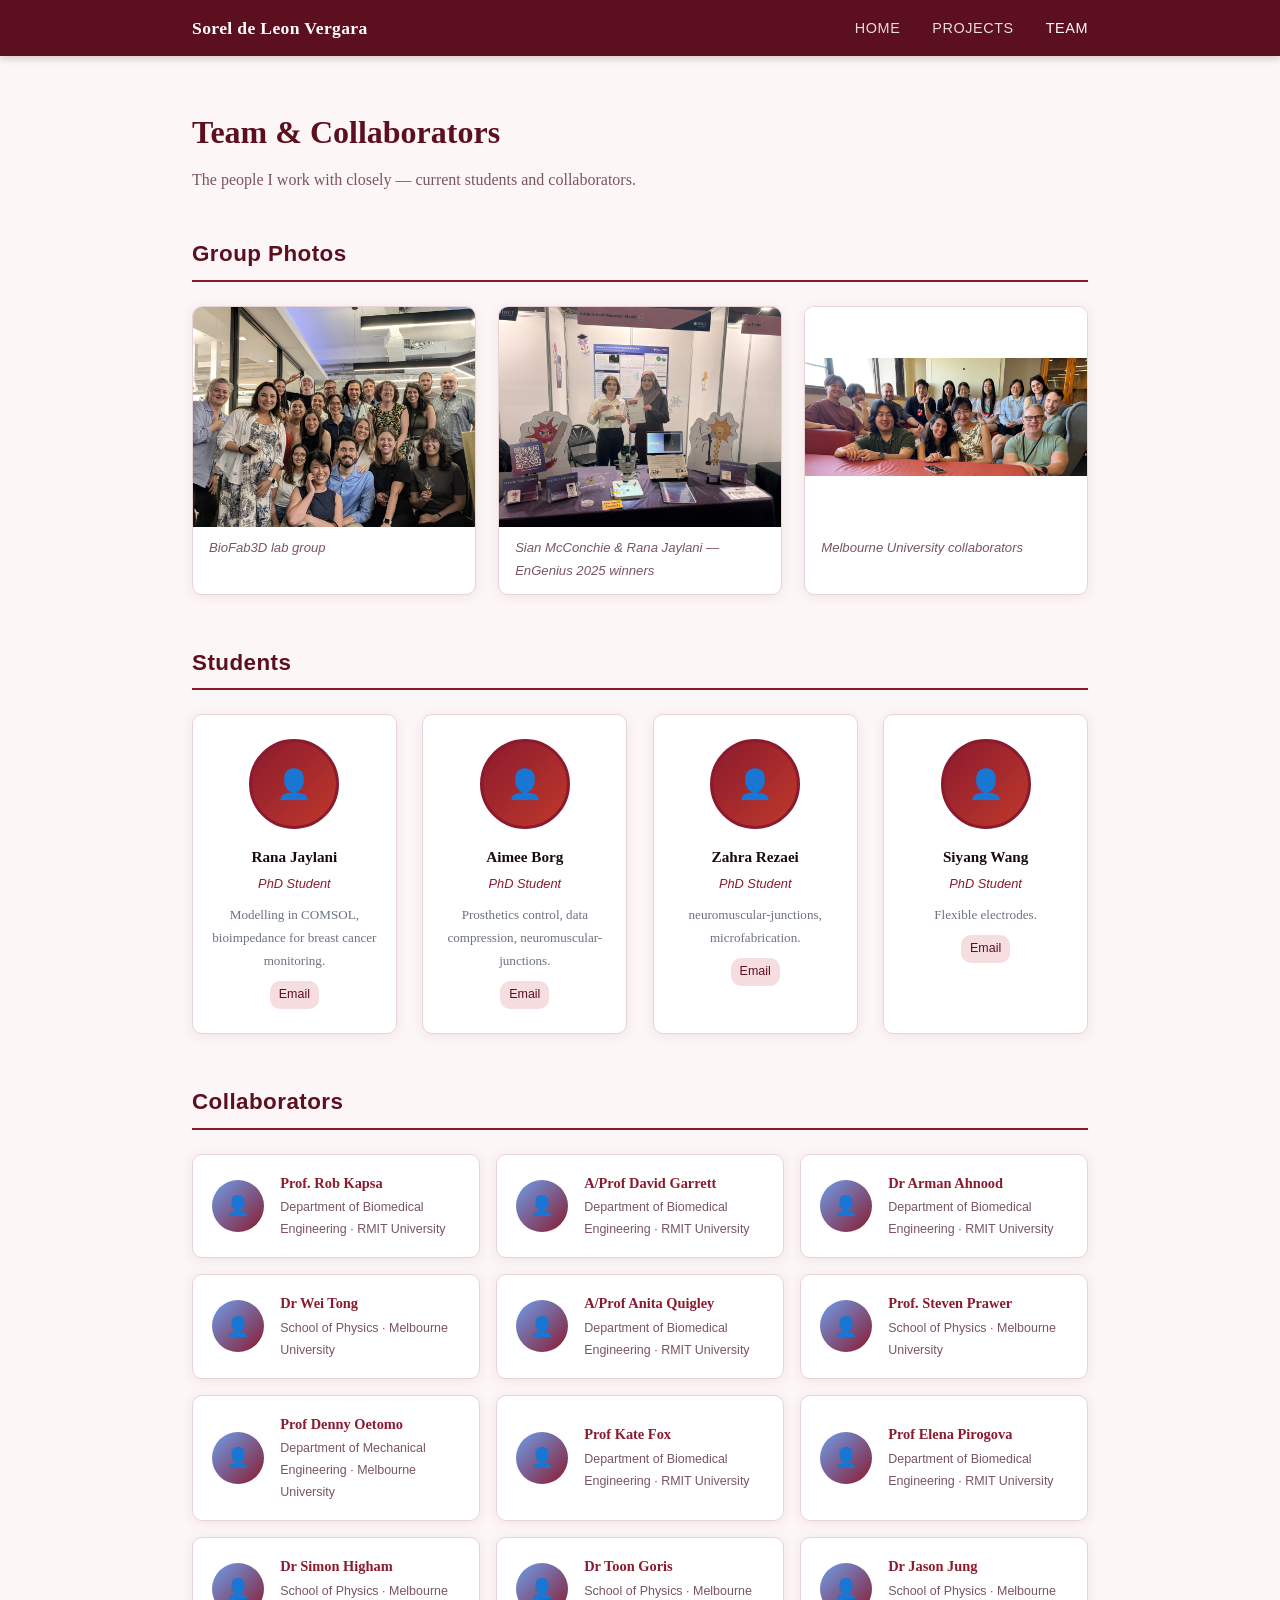
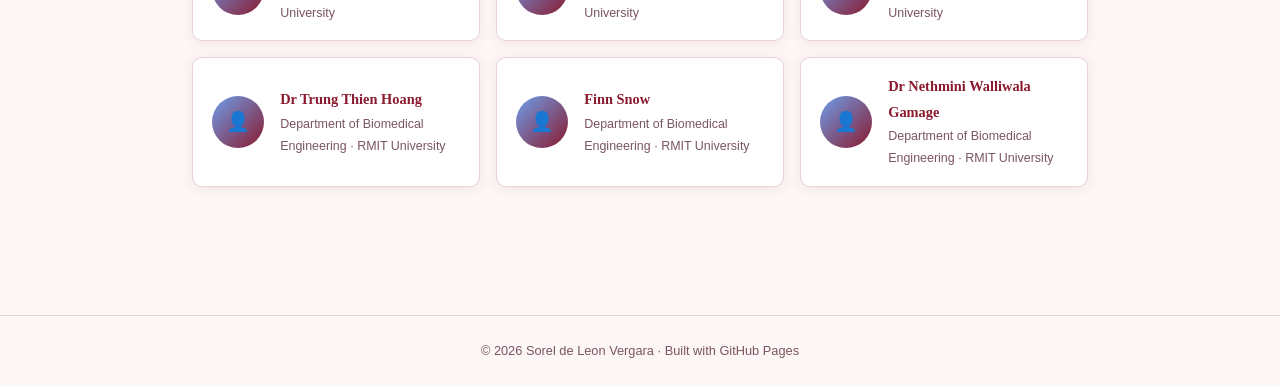
==== commit e117a366: "Add Dr Nethmini Walliwala Gamage as collaborator Co-Authored-By: Claude Opus 5.5 <noreply@anthropic." ====
--- a/team.html
+++ b/team.html
@@ -233,6 +233,14 @@
         </div>
       </div>
 
+      <div class="collab-card">
+        <div class="collab-avatar">👤</div>
+        <div class="collab-info">
+          <h4><a href="#" target="_blank">Dr Nethmini Walliwala Gamage</a></h4>
+          <p class="inst">Department of Biomedical Engineering · RMIT University</p>
+        </div>
+      </div>
+
     </div>
   </section>
 
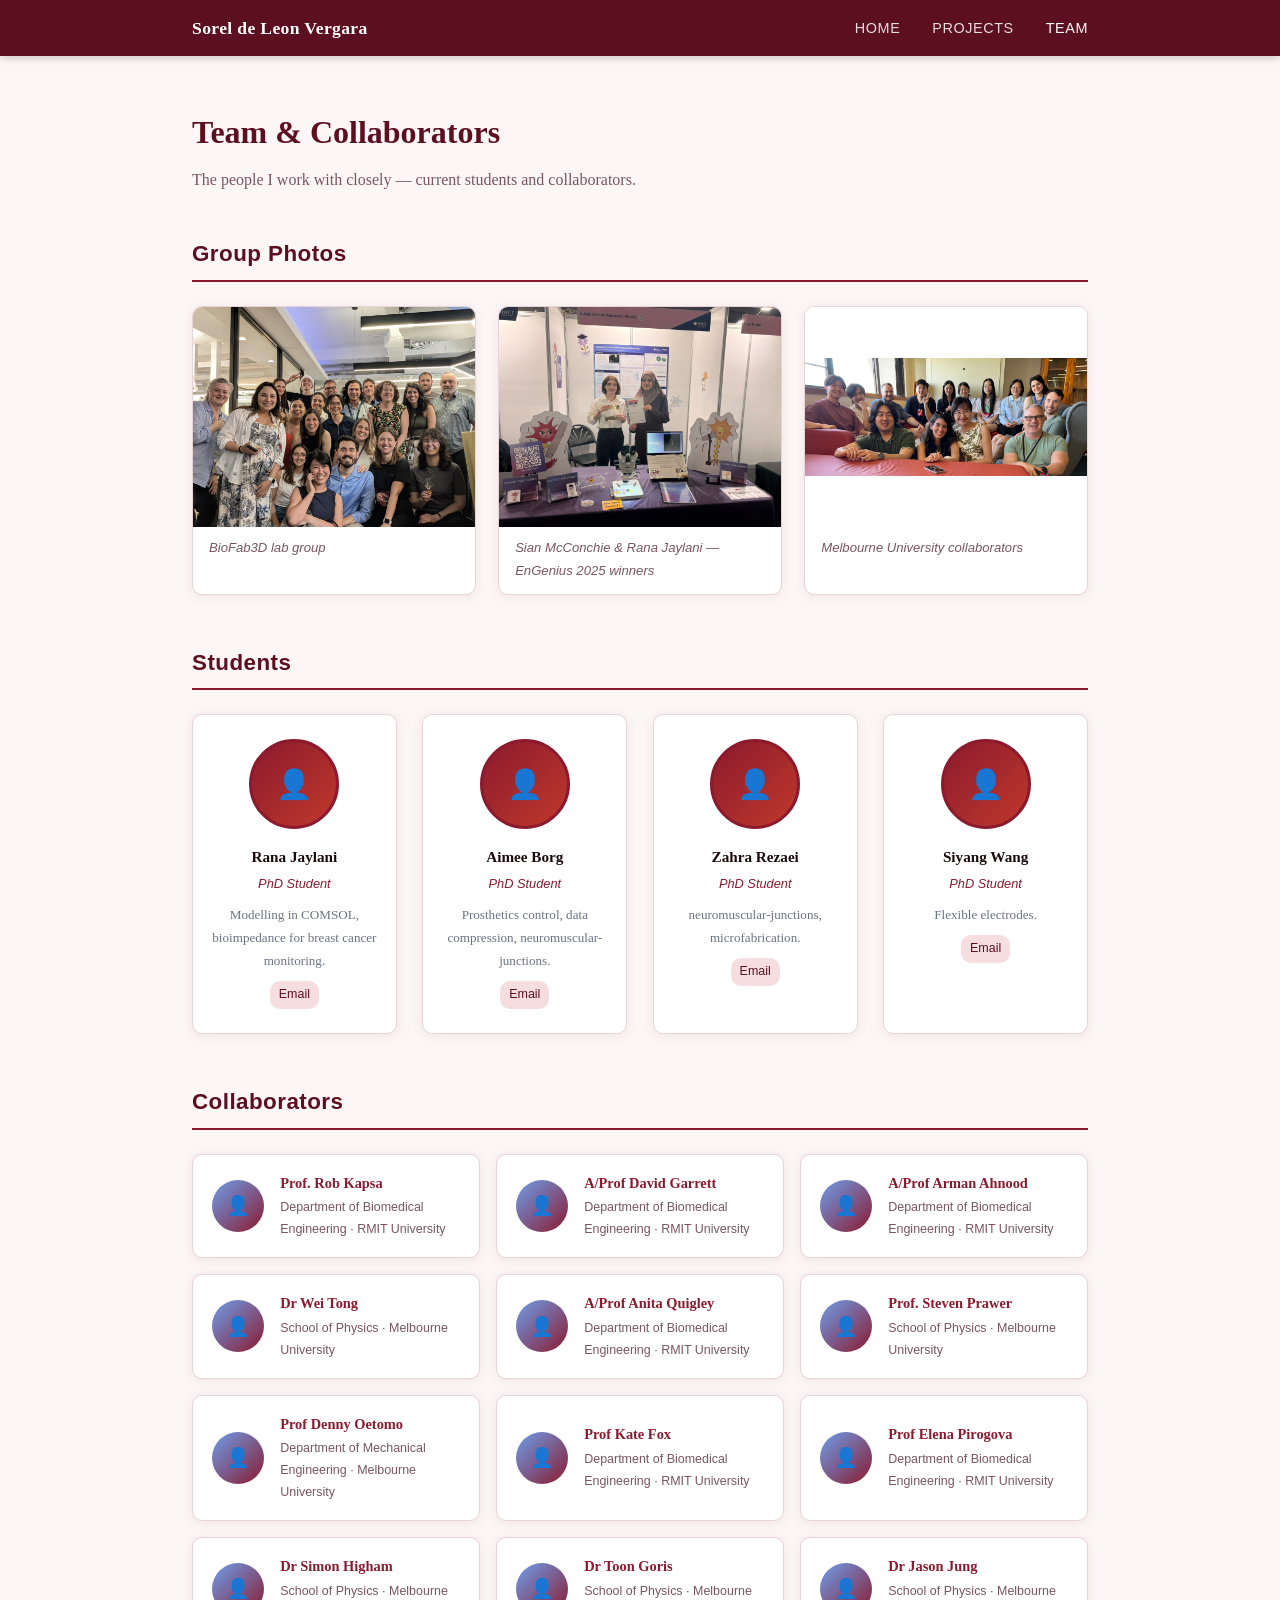
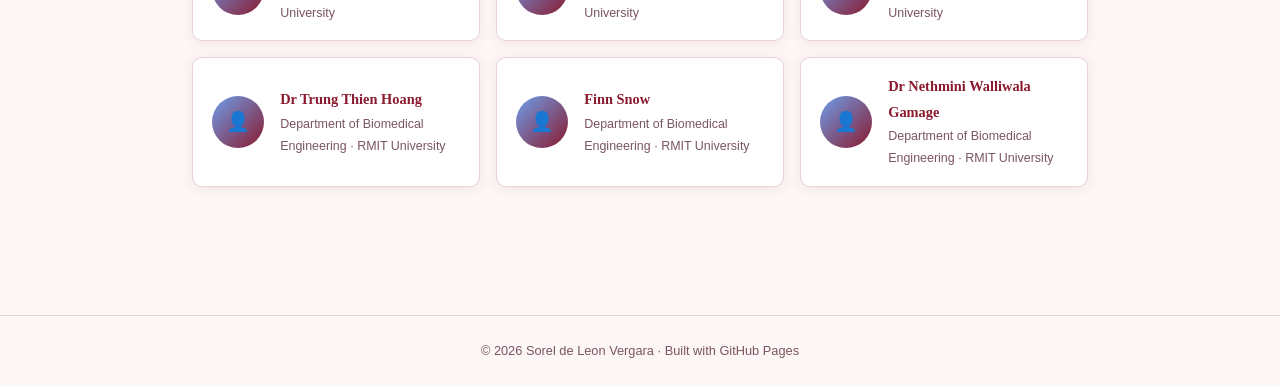
==== commit 6c9b04c0: "Update Arman Ahnood's title to A/Prof Co-Authored-By: Claude Opus 5.5 <noreply@anthropic.com>" ====
--- a/team.html
+++ b/team.html
@@ -140,7 +140,7 @@
       <div class="collab-card">
         <div class="collab-avatar">👤</div>
         <div class="collab-info">
-          <h4><a href="#" target="_blank">Dr Arman Ahnood</a></h4>
+          <h4><a href="#" target="_blank">A/Prof Arman Ahnood</a></h4>
           <p class="inst">Department of Biomedical Engineering · RMIT University</p>
         </div>
       </div>
